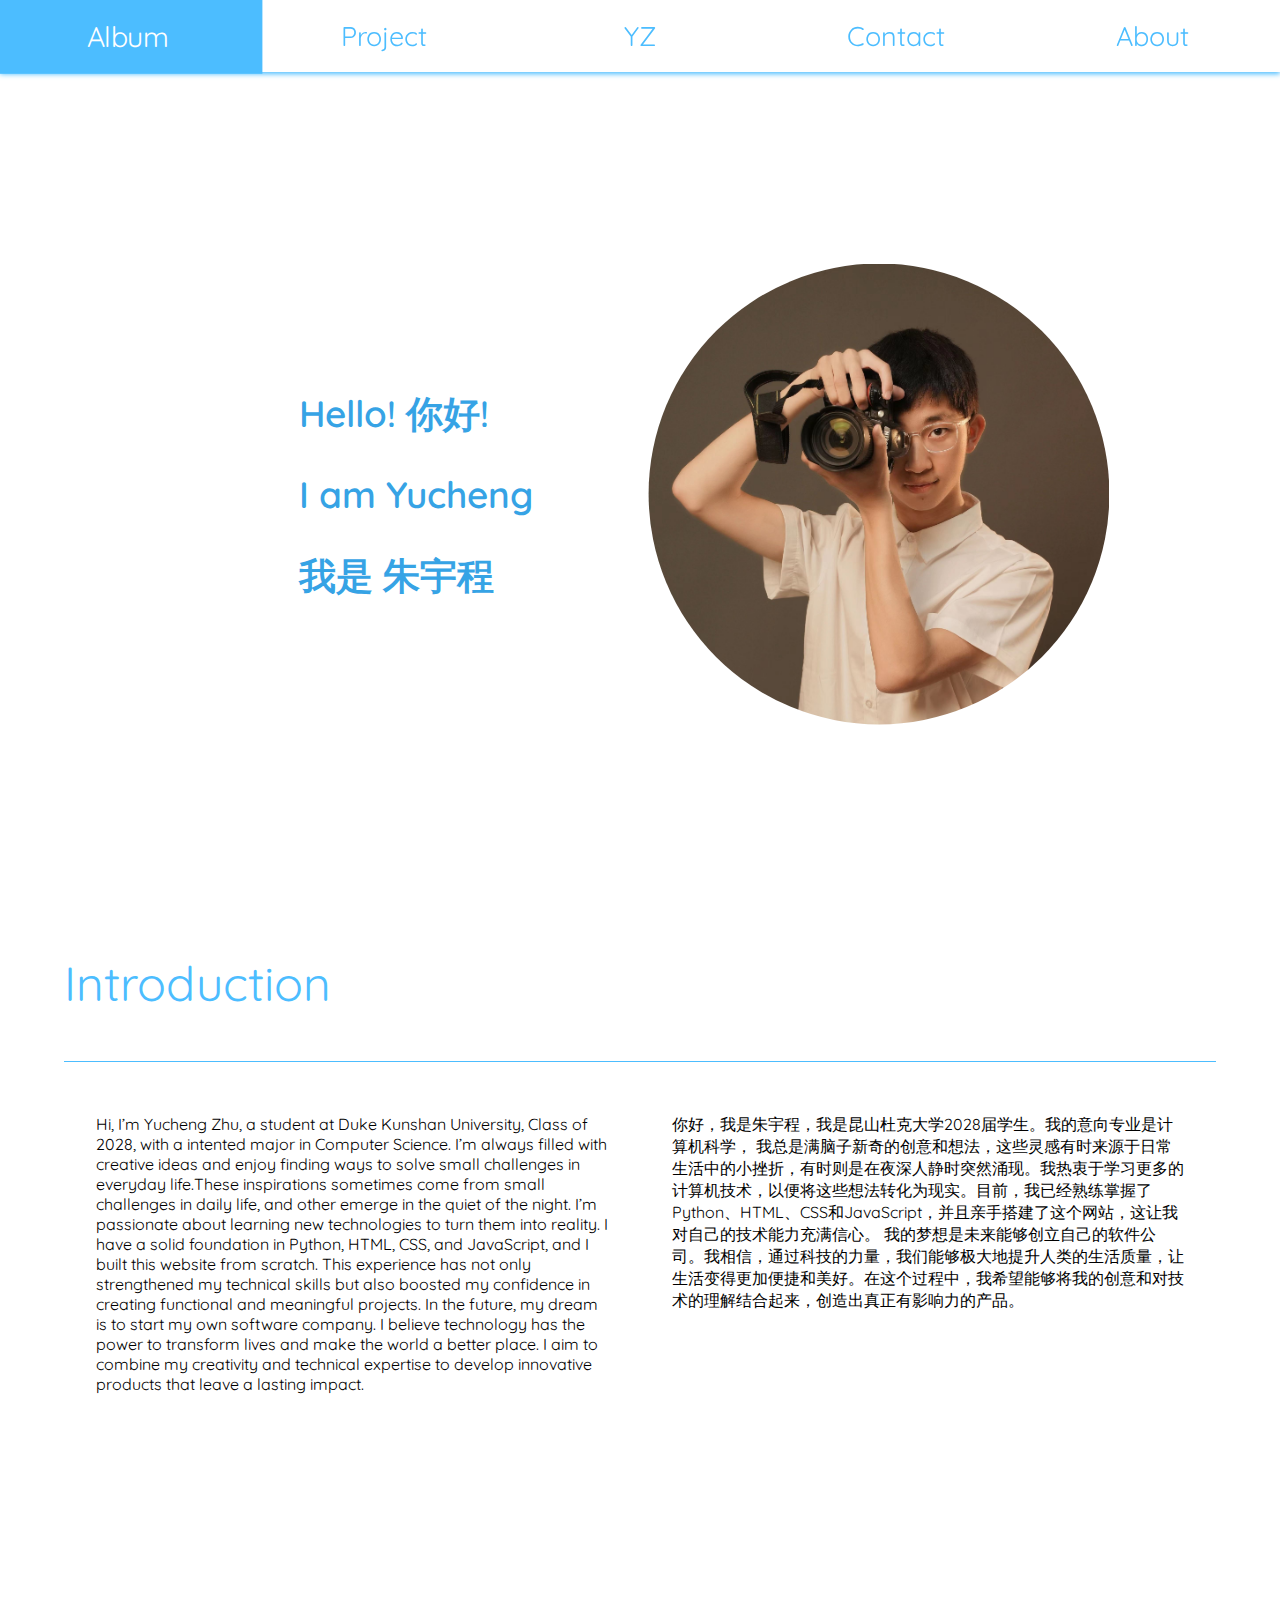
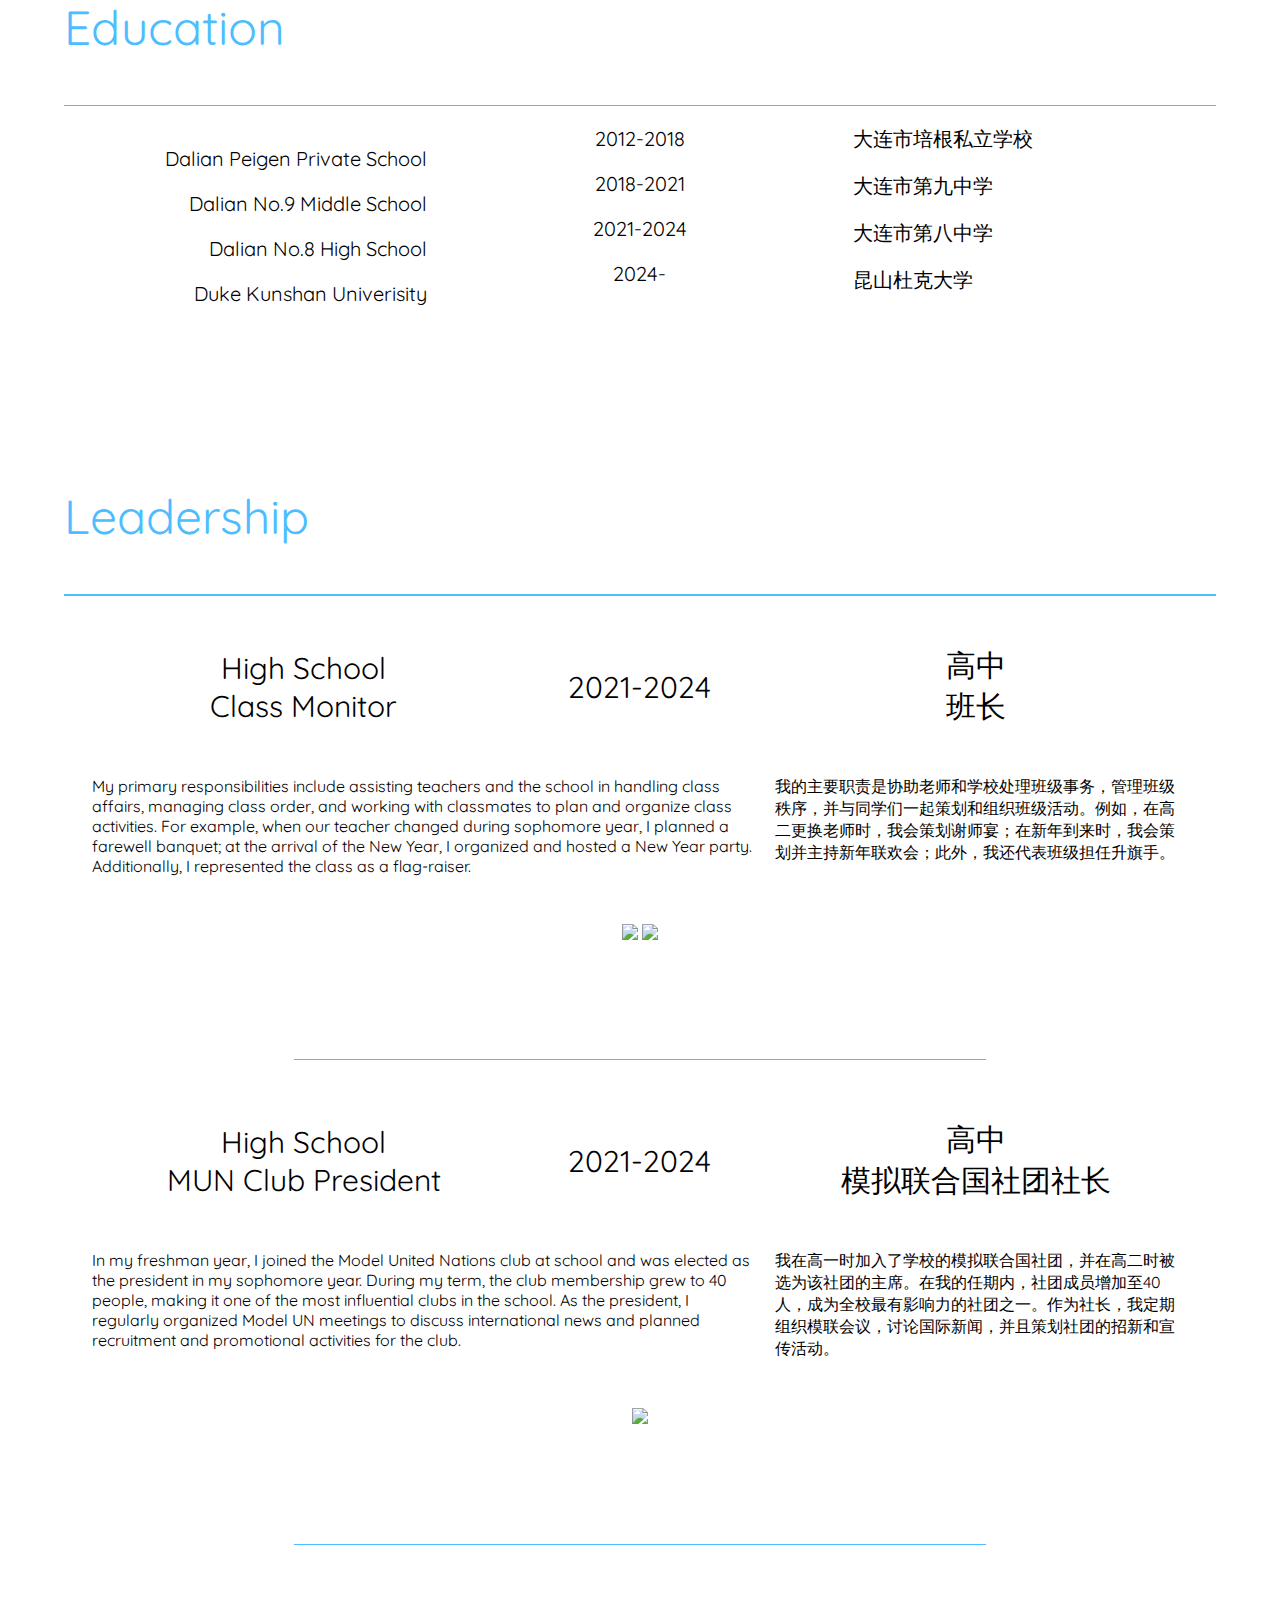
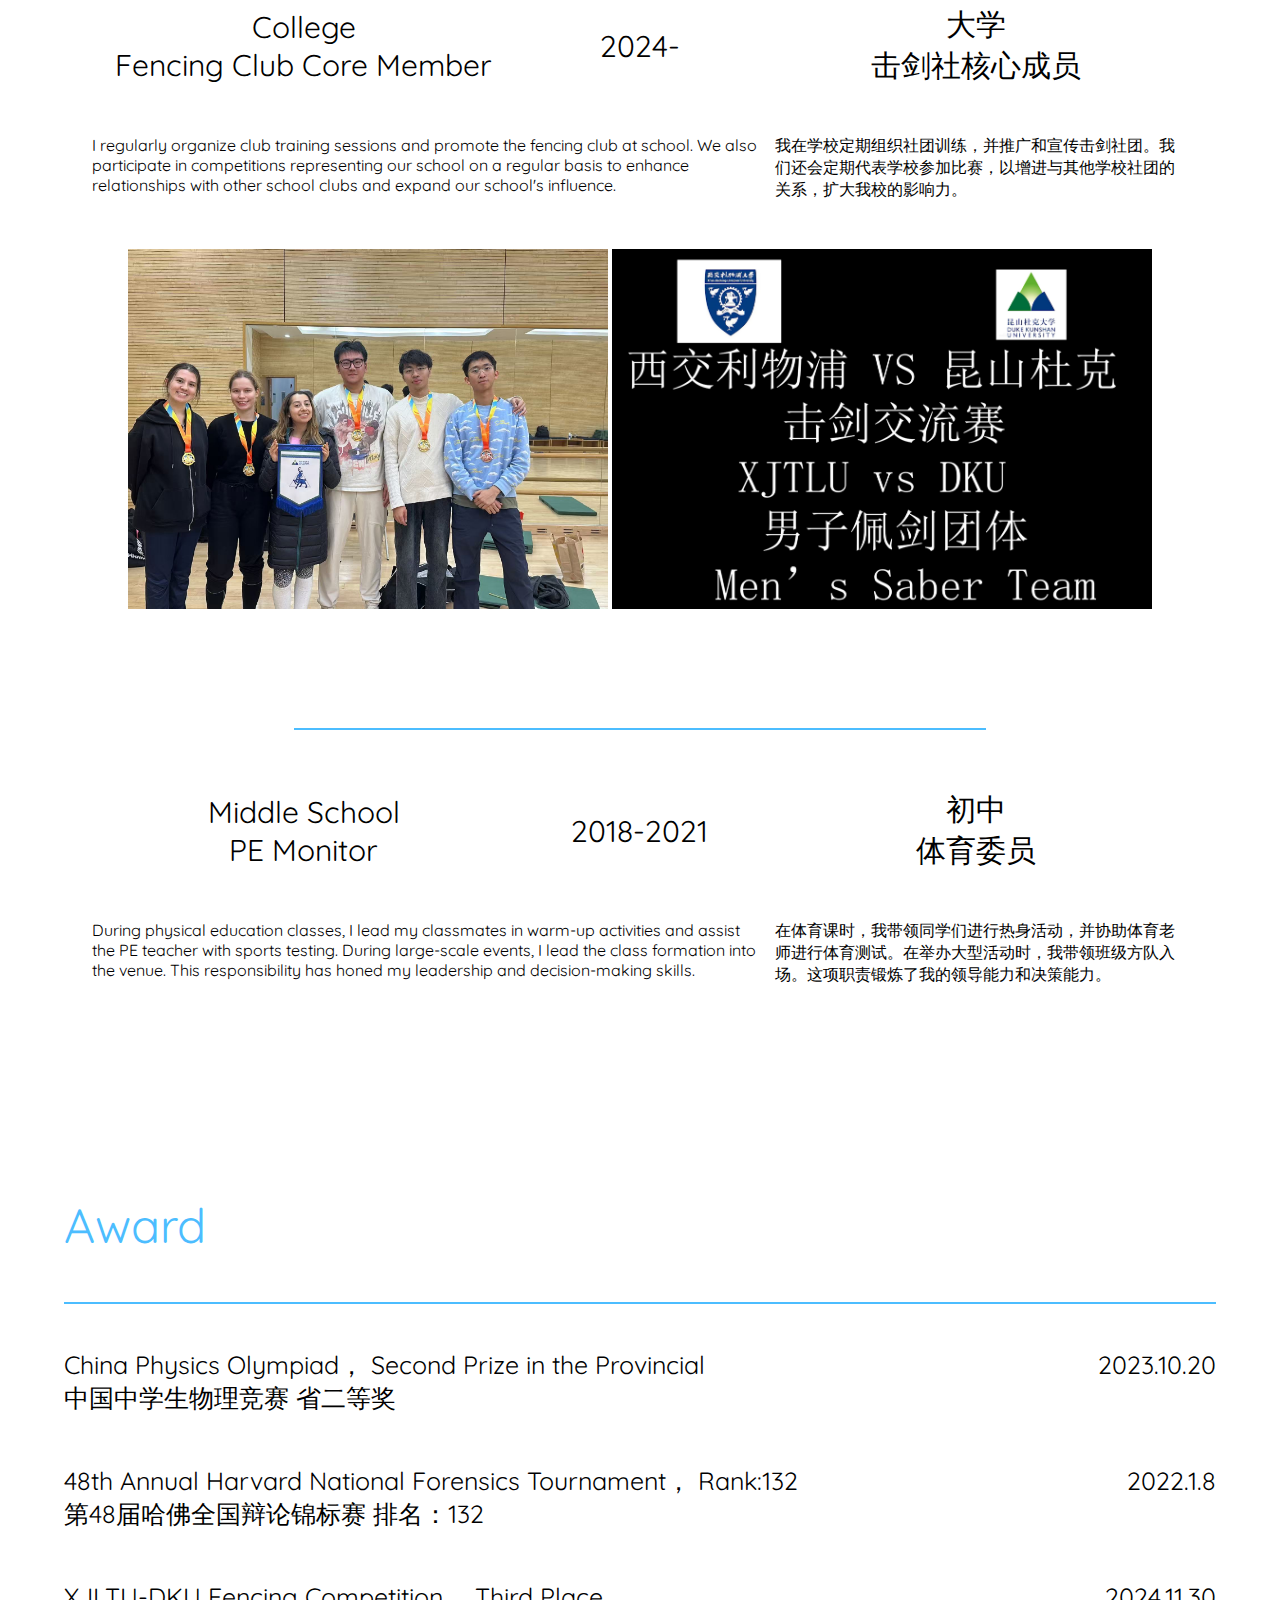
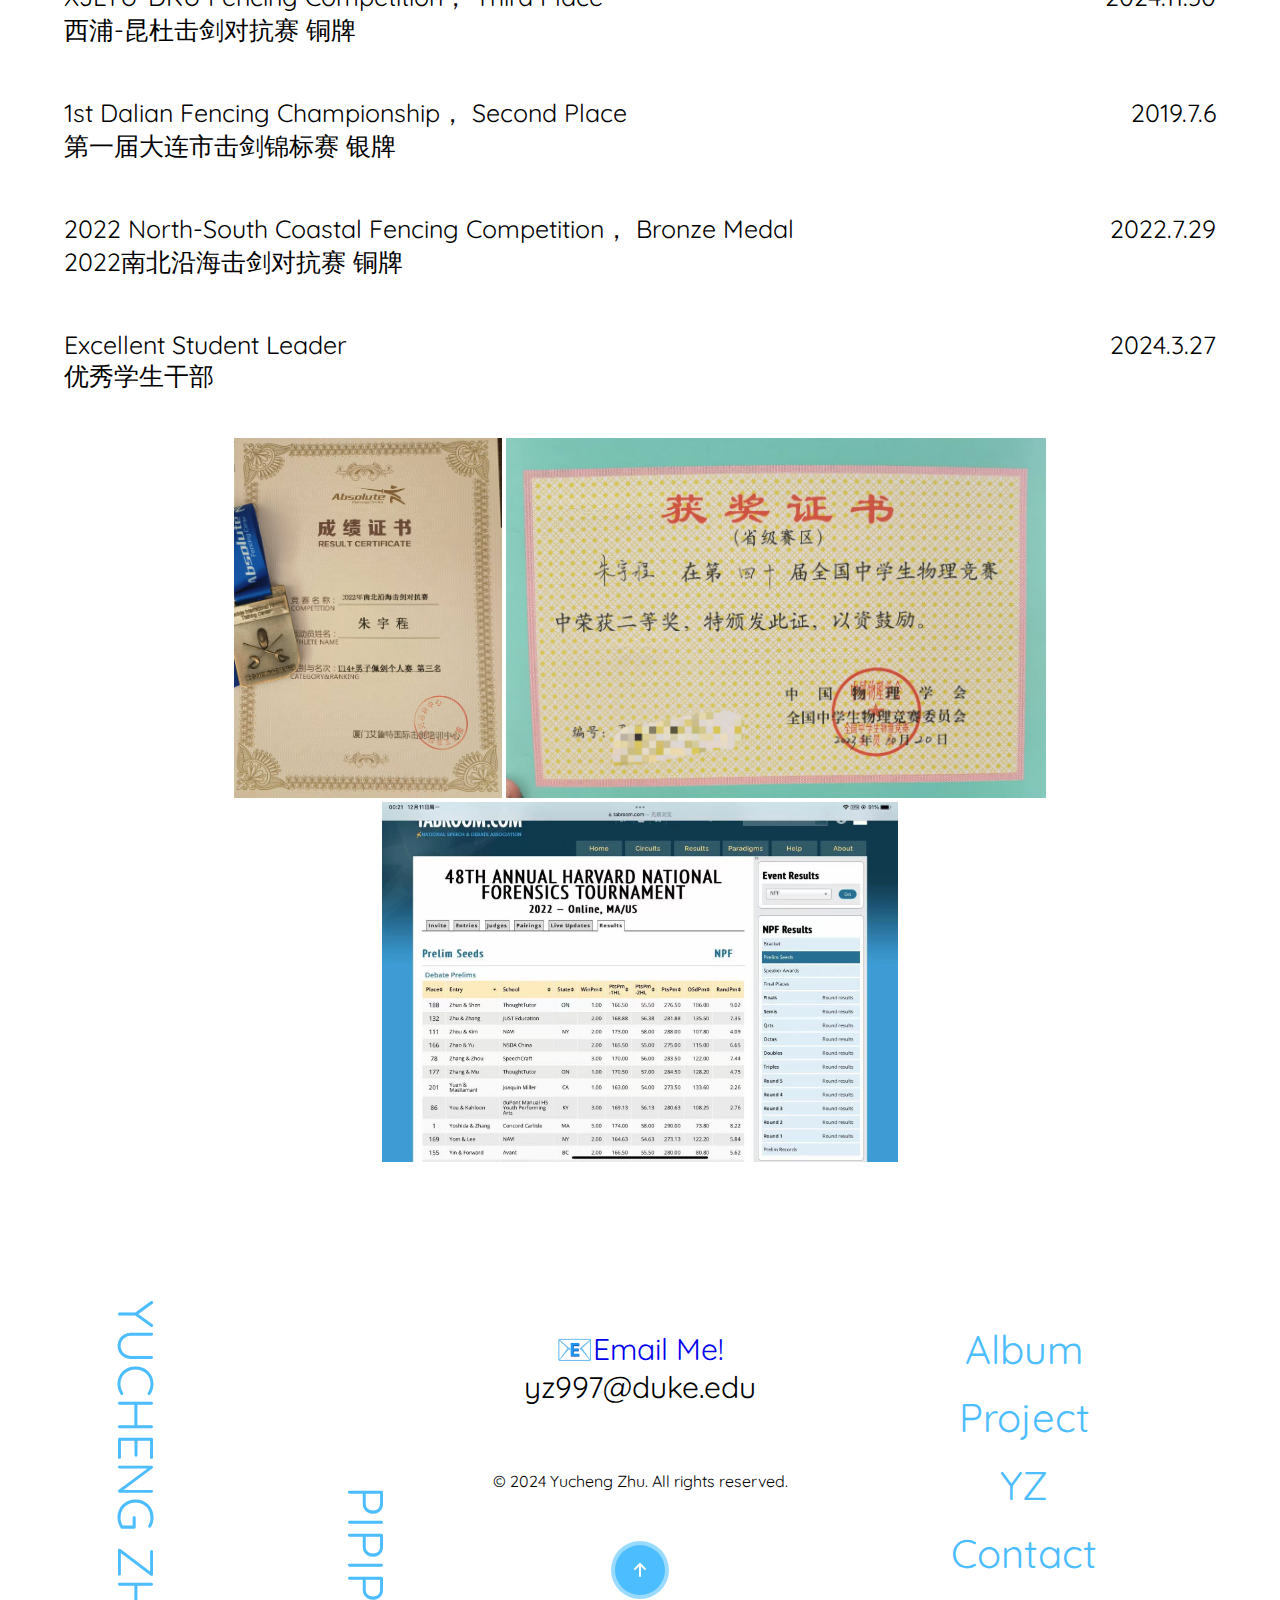
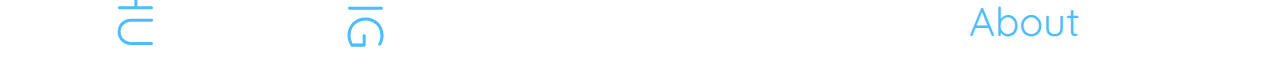
==== about/About.html @ e32ca238 "Initial Commit" ====
<!DOCTYPE html>
<html lang="en">

<head>
    <meta charset="UTF-8">
    <meta name="viewport" content="width=device-width, initial-scale=1.0">
    <title>About</title>
</head>
<link href="https://fonts.font.im/css?family=Nunito|Quicksand" rel="stylesheet">
<link rel="stylesheet" href="headerfooterstyle.css">
<link rel="stylesheet" href="about.css">
<link rel="preconnect" href="https://fonts.googleapis.com">
<link rel="preconnect" href="https://fonts.gstatic.com" crossorigin>
<link
    href="https://fonts.googleapis.com/css2?family=Doto:wght@100..900&family=Edu+AU+VIC+WA+NT+Pre:wght@400..700&family=Playfair+Display:ital,wght@0,400..900;1,400..900&family=Roboto+Condensed:ital,wght@0,800;1,800&family=Sour+Gummy:ital,wght@0,100..900;1,100..900&display=swap"
    rel="stylesheet">

<body>

    <header>
        <div class="headercontainer">
            <a id="album" target="_blank" href="/FP  res/album/Album.html">Album</a>
            <a id="project" target="_blank" href="/FP  res/project/project.html">Project</a>
            <a id="mainpage" target="_blank" href="/FP  res/index.html">YZ</a>
            <a id="contact" target="_blank" href="/FP  res/contact/contact.html">Contact</a>
            <a id="about" target="_blank" href="/FP  res/about/About.html">About</a>

        </div>
        <div id="separate"> </div>
    </header>

    <div id="content">
        <div id="top">
            <div id="hi">
                <p>Hello! 你好!</p>
                <p>I am Yucheng</p>
                <p>我是 朱宇程</p>

            </div>
            <img id="pic" src="zyc.jpg">
        </div>

        <div id="main">
            <div>
                <p class="title">Introduction</p>
                <div class="line"></div>
                <div id="intro">
                    <p  id="engint">
                        Hi, I’m Yucheng Zhu, a student at Duke Kunshan University, Class of 2028, with a intented major
                        in
                        Computer Science.

                        I’m always filled with creative ideas and enjoy finding ways to solve small challenges in
                        everyday
                        life.These inspirations sometimes come from small challenges in daily life, and other emerge in
                        the
                        quiet of the night. I’m passionate about learning new technologies to turn them into reality.

                        I have a solid foundation in Python, HTML, CSS, and JavaScript, and I built this website from
                        scratch.
                        This experience has not only strengthened my technical skills but also boosted my confidence in
                        creating
                        functional and meaningful projects. In the future, my dream is to start my own software company.
                        I
                        believe technology has the power to transform lives and make the world a better place. I aim to
                        combine
                        my creativity and technical expertise to develop innovative products that leave a lasting
                        impact.
                    </p>
                    <p  id="chint">
                        你好，我是朱宇程，我是昆山杜克大学2028届学生。我的意向专业是计算机科学，

                        我总是满脑子新奇的创意和想法，这些灵感有时来源于日常生活中的小挫折，有时则是在夜深人静时突然涌现。我热衷于学习更多的计算机技术，以便将这些想法转化为现实。目前，我已经熟练掌握了Python、HTML、CSS和JavaScript，并且亲手搭建了这个网站，这让我对自己的技术能力充满信心。

                        我的梦想是未来能够创立自己的软件公司。我相信，通过科技的力量，我们能够极大地提升人类的生活质量，让生活变得更加便捷和美好。在这个过程中，我希望能够将我的创意和对技术的理解结合起来，创造出真正有影响力的产品。
                    </p>
                </div>
            </div>


            <div>
                <p class="title">Education</p>
                <div class="line"></div>
                <div id="edu">
                    <div class="schoolenglishbox">
                        <p class="englishschool"> Dalian Peigen Private School </p>
                        <p class="englishschool"> Dalian No.9 Middle School </p>
                        <p class="englishschool"> Dalian No.8 High School </p>
                        <p class="englishschool"> Duke Kunshan Univerisity </p>

                    </div>
                    <div class="yearbox">

                        <p class="year"> 2012-2018</p>
                        <p class="year"> 2018-2021</p>
                        <p class="year"> 2021-2024</p>
                        <p class="year"> 2024-</p>
                    </div>

                    <div class="schoolchinesebox">
                        <p class="chineseschool"> 大连市培根私立学校</p>
                        <p class="chineseschool"> 大连市第九中学</p>
                        <p class="chineseschool"> 大连市第八中学</p>
                        <p class="chineseschool"> 昆山杜克大学</p>
                    </div>
                </div>
            </div>

            <div>
                <p class="title">Leadership</p>
                <div class="line"></div>

                <div class="leadbox" id="classmonitor">
                    <div class="leadtitle">
                        <div class="leadeng">High School <br>Class Monitor </div>
                        <div class="leadyearbox" id="moyear"> 2021-2024 </div>
                        <div class="leadchi"> 高中<br>班长 </div>
                    </div>
                    <div class="discription">
                        <div class="english">
                            My primary responsibilities include assisting teachers and the school in handling class
                            affairs, managing class order, and working with classmates to plan and organize class
                            activities. For example, when our teacher changed during sophomore year, I planned a
                            farewell banquet; at the arrival of the New Year, I organized and hosted a New Year party.
                            Additionally, I represented the class as a flag-raiser.

                        </div>
                        <div class="chinese">
                            我的主要职责是协助老师和学校处理班级事务，管理班级秩序，并与同学们一起策划和组织班级活动。例如，在高二更换老师时，我会策划谢师宴；在新年到来时，我会策划并主持新年联欢会；此外，我还代表班级担任升旗手。

                        </div>


                    </div>

                    <div class="imagebox">
                        <img class="image" src="banz.jpg">
                        <img class="image" src="banzh.jpg">
                    </div>
                    <div class="sline"></div>

                </div>

                <div class="leadbox" id="munleader">
                    <div class="leadtitle">
                        <div class="leadeng">High School <br>MUN Club President </div>
                        <div class="leadyearbox" id="moyear"> 2021-2024 </div>
                        <div class="leadchi"> 高中<br>模拟联合国社团社长 </div>
                    </div>
                    <div class="discription">
                        <div class="english">
                            In my freshman year, I joined the Model United Nations club at school and was elected as the
                            president in my sophomore year. During my term, the club membership grew to 40 people,
                            making it one of the most influential clubs in the school. As the president, I regularly
                            organized Model UN meetings to discuss international news and planned recruitment and
                            promotional activities for the club.
                        </div>
                        <div class="chinese">
                            我在高一时加入了学校的模拟联合国社团，并在高二时被选为该社团的主席。在我的任期内，社团成员增加至40人，成为全校最有影响力的社团之一。作为社长，我定期组织模联会议，讨论国际新闻，并且策划社团的招新和宣传活动。
                        </div>


                    </div>

                    <div class="imagebox">
                        <img class="image" src="mun.jpg">

                    </div>
                    <div class="sline"></div>


                </div>

                <div class="leadbox" id="fencing">
                    <div class="leadtitle">
                        <div class="leadeng">College <br>Fencing Club Core Member</div>
                        <div class="leadyearbox" id="moyear"> 2024-</div>
                        <div class="leadchi"> 大学<br>击剑社核心成员 </div>
                    </div>
                    <div class="discription">
                        <div class="english">
                            I regularly organize club training sessions and promote the fencing club at school. We also
                            participate in competitions representing our school on a regular basis to enhance
                            relationships with other school clubs and expand our school's influence. </div>
                        <div class="chinese">
                            我在学校定期组织社团训练，并推广和宣传击剑社团。我们还会定期代表学校参加比赛，以增进与其他学校社团的关系，扩大我校的影响力。 </div>
                    </div>
                    <div class="imagebox">
                        <img class="image" src="fenc2.jpg">
                        <img class="image" src="fencing.png">

                    </div>
                    <div class="sline"></div>
                </div>

                <div class="leadbox" id="pe">
                    <div class="leadtitle">
                        <div class="leadeng">Middle School<br> PE Monitor</div>
                        <div class="leadyearbox" id="moyear">2018-2021</div>
                        <div class="leadchi">初中<br>体育委员</div>
                    </div>
                    <div class="discription">
                        <div class="english">
                            During physical education classes, I lead my classmates in warm-up activities and assist the
                            PE teacher with sports testing. During large-scale events, I lead the class formation into
                            the venue. This responsibility has honed my leadership and decision-making skills.</div>
                        <div class="chinese">
                            在体育课时，我带领同学们进行热身活动，并协助体育老师进行体育测试。在举办大型活动时，我带领班级方队入场。这项职责锻炼了我的领导能力和决策能力。 </div>
                    </div>


                </div>




            </div>

            <div>
                <p class="title">Award</p>
                <div class="line"></div>

                <div class="awardbox" id="phys">
                    <p class="awardname">China Physics Olympiad， Second Prize in the Provincial <br>中国中学生物理竞赛 省二等奖</p>
                    <p class="awardtime">2023.10.20</p>

                </div>

                <div class="awardbox" id="phys">
                    <p class="awardname">48th Annual Harvard National Forensics Tournament， Rank:132 <br>第48届哈佛全国辩论锦标赛
                        排名：132</p>
                    <p class="awardtime">2022.1.8</p>

                </div>

                <div class="awardbox" id="phys">
                    <p class="awardname">XJLTU-DKU Fencing Competition， Third Place<br>西浦-昆杜击剑对抗赛 铜牌</p>
                    <p class="awardtime">2024.11.30</p>

                </div>

                <div class="awardbox" id="phys">
                    <p class="awardname">1st Dalian Fencing Championship， Second Place <br>第一届大连市击剑锦标赛 银牌</p>
                    <p class="awardtime">2019.7.6</p>

                </div>
                <div class="awardbox" id="phys">
                    <p class="awardname">2022 North-South Coastal Fencing Competition， Bronze Medal<br>2022南北沿海击剑对抗赛 铜牌
                    </p>
                    <p class="awardtime">2022.7.29</p>

                </div>
                <div class="awardbox" id="phys">
                    <p class="awardname">Excellent Student Leader<br>优秀学生干部
                    </p>
                    <p class="awardtime">2024.3.27</p>

                </div>

                <div class="imagebox">
                    <img class="image" src="award.jpg">
                    <img class="image" src="award2.jpg">
                    <img class="image" src="award3.jpg">


                </div>


            </div>
        </div>



    </div>
    </div>

    <footer>
        <div class="footercontainer">
            <div id="verticalname">
                <p>PIPIPIG</p>
                <P>朱宇程</P>
                <p>YUCHENG ZHU</p>
            </div>

            <div class="middle">

                <div id="email">
                    <a style="text-decoration: none;" href="mailto:yz997@duke.edu">📧Email Me!</a>
                    <div>yz997@duke.edu</div>
                </div>

                <div id="rights">
                    © 2024 Yucheng Zhu. All rights reserved.
                </div>


                <button class="backtotop">
                    <svg class="svgIcon" viewBox="0 0 384 512">
                        <path
                            d="M214.6 41.4c-12.5-12.5-32.8-12.5-45.3 0l-160 160c-12.5 12.5-12.5 32.8 0 45.3s32.8 12.5 45.3 0L160 141.2V448c0 17.7 14.3 32 32 32s32-14.3 32-32V141.2L329.4 246.6c12.5 12.5 32.8 12.5 45.3 0s12.5-32.8 0-45.3l-160-160z">
                        </path>
                    </svg>
                </button>


            </div>

            <div id="linkcontainer">
                <a id="album" target="_blank" href="/FP  res/album/Album.html">Album</a>
                <a id="project" target="_blank" href="/FP  res/project/project.html">Project</a>
                <a id="mainpage" target="_blank" href="/FP  res/index.html">YZ</a>
                <a id="contact" target="_blank" href="/FP  res/contact/contact.html">Contact</a>
                <a id="about" target="_blank" href="/FP  res/about/About.html">About</a>

            </div>
        </div>
    </footer>


    <script src="function.js"></script>

</body>

</html>
---- about/headerfooterstyle.css ----
html,
body {
    height: 100%;
    margin: 0;
    font-family: 'Quicksand', sans-serif;
}

.headercontainer {
    display: flex;
    justify-content: center;
    align-items: center;
    height: 8vh;
    background-color: #ffffff;
    box-shadow: 0 0.125rem 0.3125rem #4CBDFF;
    transition: transform 0.3s ease;
    z-index: 999;
    position: fixed;
    top: 0;
    left: 0;
    width: 100%;
}

.headercontainer.hidden {
    transform: translateY(-100%);
}

.headercontainer a {
    text-decoration: none;
    color: #4CBDFF;
    width: 20vw;
    font-size: 3vh;
    display: inline-flex;
    text-align: center;
    height: 100%;
    justify-content: center;
    align-items: center;
    transition: background-color 0.3s ease, transform 0.3s ease;
}

.headercontainer a:hover {
    background-color: #4CBDFF;
    color: white;
    transform: scale(1.05);
}

.content {
    padding-top: 8vh;
}

#verticalname {
    writing-mode: vertical-rl;
    text-align: end;
    font-size: 3.125rem;
    color: #4CBDFF;
    padding-bottom: 1.25rem;
    width: 30vw;
}

.footercontainer {
    display: flex;
    flex-direction: row;
    width: 100%;
    position: absolute;
    margin-bottom: 1.25rem;
    justify-content: center;
    flex-wrap: wrap;
    padding-top: 4.375rem;
}

#linkcontainer {
    display: flex;
    flex-direction: column;
    align-items: center;
    justify-content: center;
    width: 30%;
}

#linkcontainer a {
    font-size: 2.5rem;
    line-height: 1.7;
    text-decoration: none;
    color: #4CBDFF;
    width: 100%;
    text-align: center;
    transition: background-color 0.3s ease, transform 0.3s ease;
}

#linkcontainer a:hover {
    background-color: #4CBDFF;
    color: white;
    transform: scale(1.05);
}

#separate {
    width: 100%;
    height: 0.1rem;
    background-color: #4CBDFF;
}

.backtotop {
    width: 3.125rem;
    height: 3.125rem;
    border-radius: 50%;
    background-color: #4CBDFF;
    border: none;
    font-weight: 600;
    display: flex;
    align-items: center;
    justify-content: center;
    box-shadow: 0 0 0 0.25rem #99daff;
    cursor: pointer;
    transition-duration: 0.3s;
    overflow: hidden;
    position: relative;
}

.svgIcon {
    width: 0.75rem;
    transition-duration: 0.3s;
}

.svgIcon path {
    fill: white;
}

.backtotop:hover {
    width: 8.75rem;
    border-radius: 3.125rem;
    transition-duration: 0.3s;
    background-color: #74AAD5;
    align-items: center;
}

.backtotop:hover .svgIcon {
    transform: translateY(-200%);
}

.backtotop::before {
    position: absolute;
    bottom: -1.25rem;
    content: "Back to Top";
    color: white;
    font-size: 0rem;
}

.backtotop:hover::before {
    font-size: 0.8125rem;
    opacity: 1;
    bottom: unset;
    transition-duration: 0.3s;
}

.middle {
    position: relative;
    display: block;
    align-items: center;
    text-align: center;
    justify-items: center;
    width: 30%;
}

#rights {
    height: 20%;
    position: relative;
}

#email {
    display: block;
    font-size: 1.875rem;
    text-align: center;
    padding: 1.875rem;
    height: 30%;
}

/* Responsive Adjustments */
@media (max-width: 768px) {





    .headercontainer a {
        font-size: 2vh;
    }

    #verticalname {
        
        font-size: larger;
       padding: 0;
       margin: auto;
      
       
   

    }

    .footercontainer {
        display: block;
        margin: auto;
        padding: 0;
        width: 100%;
        text-align: center;
        align-content: center;
        align-items: center;

    }

    .middle {
        width: 100%;
        text-align: center;
    }

    .backtotop{
        margin: 30px;
    }

    #linkcontainer {
        text-align: center;
        width: 100%;
        margin: 0;
        padding: 0;

    }
}
---- about/about.css ----
#hi {
    font-size: calc(1.5rem + 1vw);
    font-weight: 600;
    color: #36A3E5;
    line-height: 1.2;
    text-align: justify;
    margin: 5%;
    
}

#pic {
    width: 40%;
    height: auto;
    padding: 5%;
    border-radius: 50%;
}

#top {
    display: flex;
    align-items: center;
    justify-content: center;
    padding-left: 10%;
    padding-top: 8%;
}

#content {
    padding-top: 8%;
}

#intro {
    display: flex;
    flex-direction: row;
    justify-content: space-between;
    align-items: flex-start;
}

#intro p {
    flex: 1;
    margin: 2rem;
}

#engint{
    width: 60%;
}

#chint{
    width: 40%;
}

.line {
    width: 100%;
    height: 0.1rem;
    background-color: #4CBDFF;
    margin-bottom: 1.25rem;
}

#main {
    margin: 5%;
}

.english {
    padding: 0.5rem;
    max-width: 60%;
}

.chinese {
    padding: 0.5rem;
    max-width: 40%;
}

.title {
    font-size: 3rem;
    color: #4CBDFF;
    line-height: 1.2;
    margin-top: 15%;
}

#edu {
    column-count: 3;
    column-gap: 2rem;
    justify-content:baseline;
    
}

.schoolenglishbox,
.yearbox,
.schoolchinesebox {
    display: block;
    
    font-size: 1.25rem;
    align-items: center;
}

.schoolenglishbox {
    text-align: right;
}

.yearbox {
    text-align: center;
}

.discription {
    display: flex;
    padding: 1.25rem;
}

.leadtitle {
    width: 100%;
    display: grid;
    grid-template-columns: 2fr 0.8fr 2fr;
    margin-top: 1.25rem;
    margin-bottom: 1.25rem;
}

.leadtitle>* {
    font-size: 1.875rem;
    text-align: center;
}

.leadbox {
    padding-top: 0.625rem;
    padding-bottom: 0.625rem;
}

.leadeng,
.leadyearbox,
.leadchi {
    display: flex;
    font-size: 1.875rem;
    align-items: center;
    justify-content: center;
    height: 100%;
}

.image {
    max-height: 40vh;
    width: auto;
    display: inline-flex;
}

.imagebox {
    width: 100%;
    text-align: center;
    margin-top: 1.25rem;
}

.slinebox {
    width: 100%;
    display: block;
}

.sline {
    width: 60%;
    height: 0.1rem;
    background-color: #4CBDFF;
    margin: 10% auto;
    margin-bottom: 1.25rem;
}

.awardname {
    font-size: 1.5625rem;
}

.awardtime {
    font-size: 1.5625rem;
}

.awardbox {
    display: flex;
    width: 100%;
    justify-content: space-between;
}

/* Media Queries */
@media (max-width: 768px) {
    #top {
        flex-direction: column;
        padding-left: 5%;
        padding-top: 5%;
    }

    #pic {
        width: 60%;
        padding: 2%;
    }

    #intro {
        flex-direction: column;
        align-items: flex-start;
    }

    #edu {
        font-size: xx-small;
        text-align: center;
        
       
    }

    .leadtitle {
        grid-template-columns: 1fr;
    }

    .leadtitle>* {
        font-size: 1.5rem;
    }

    .title {
        font-size: 2rem;
        margin-top: 10%;
    }

    #hi {
        font-size: 3vh;
        margin: 0;
    }

    img{
        max-width:  100%;
        padding: 0;
    }

    #engint{
        padding: auto;
      
        width: 90%;

    }

    #chint{
        padding: auto;
        
        width: 90%;
    }


}
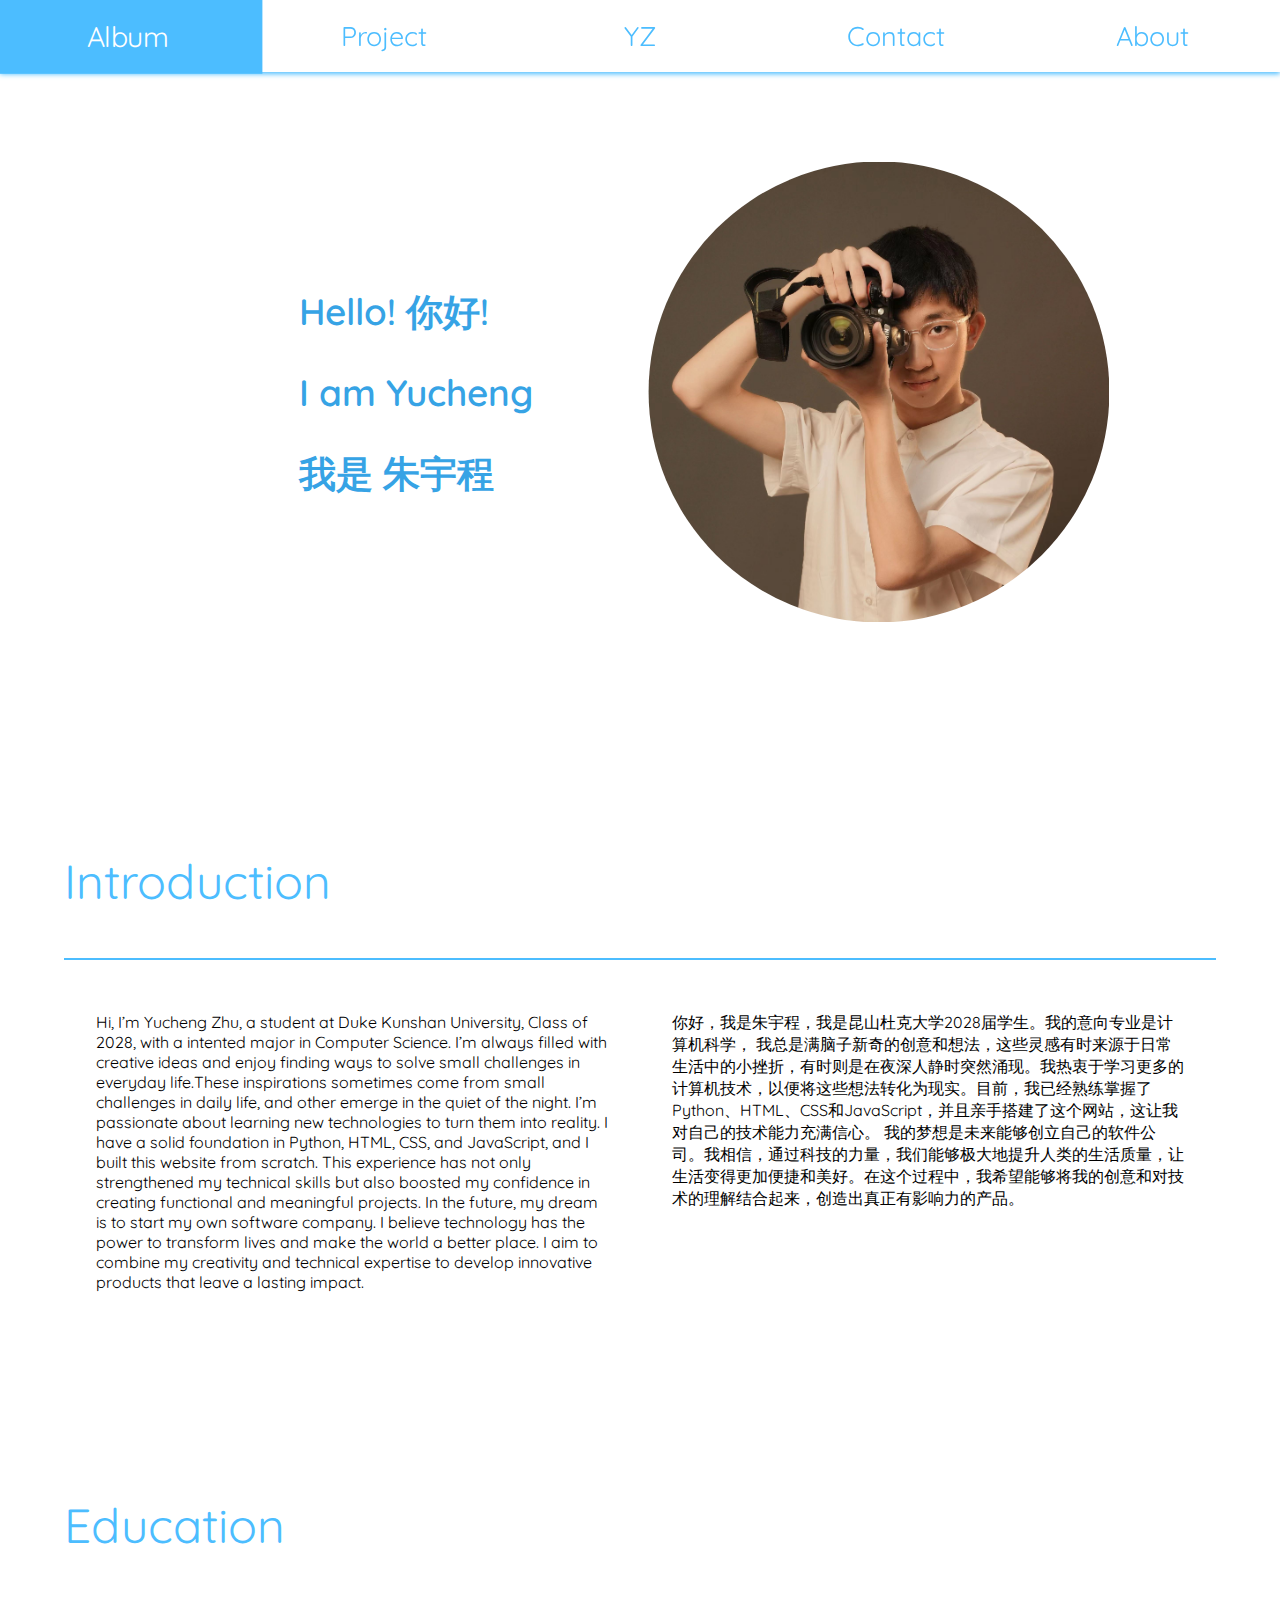
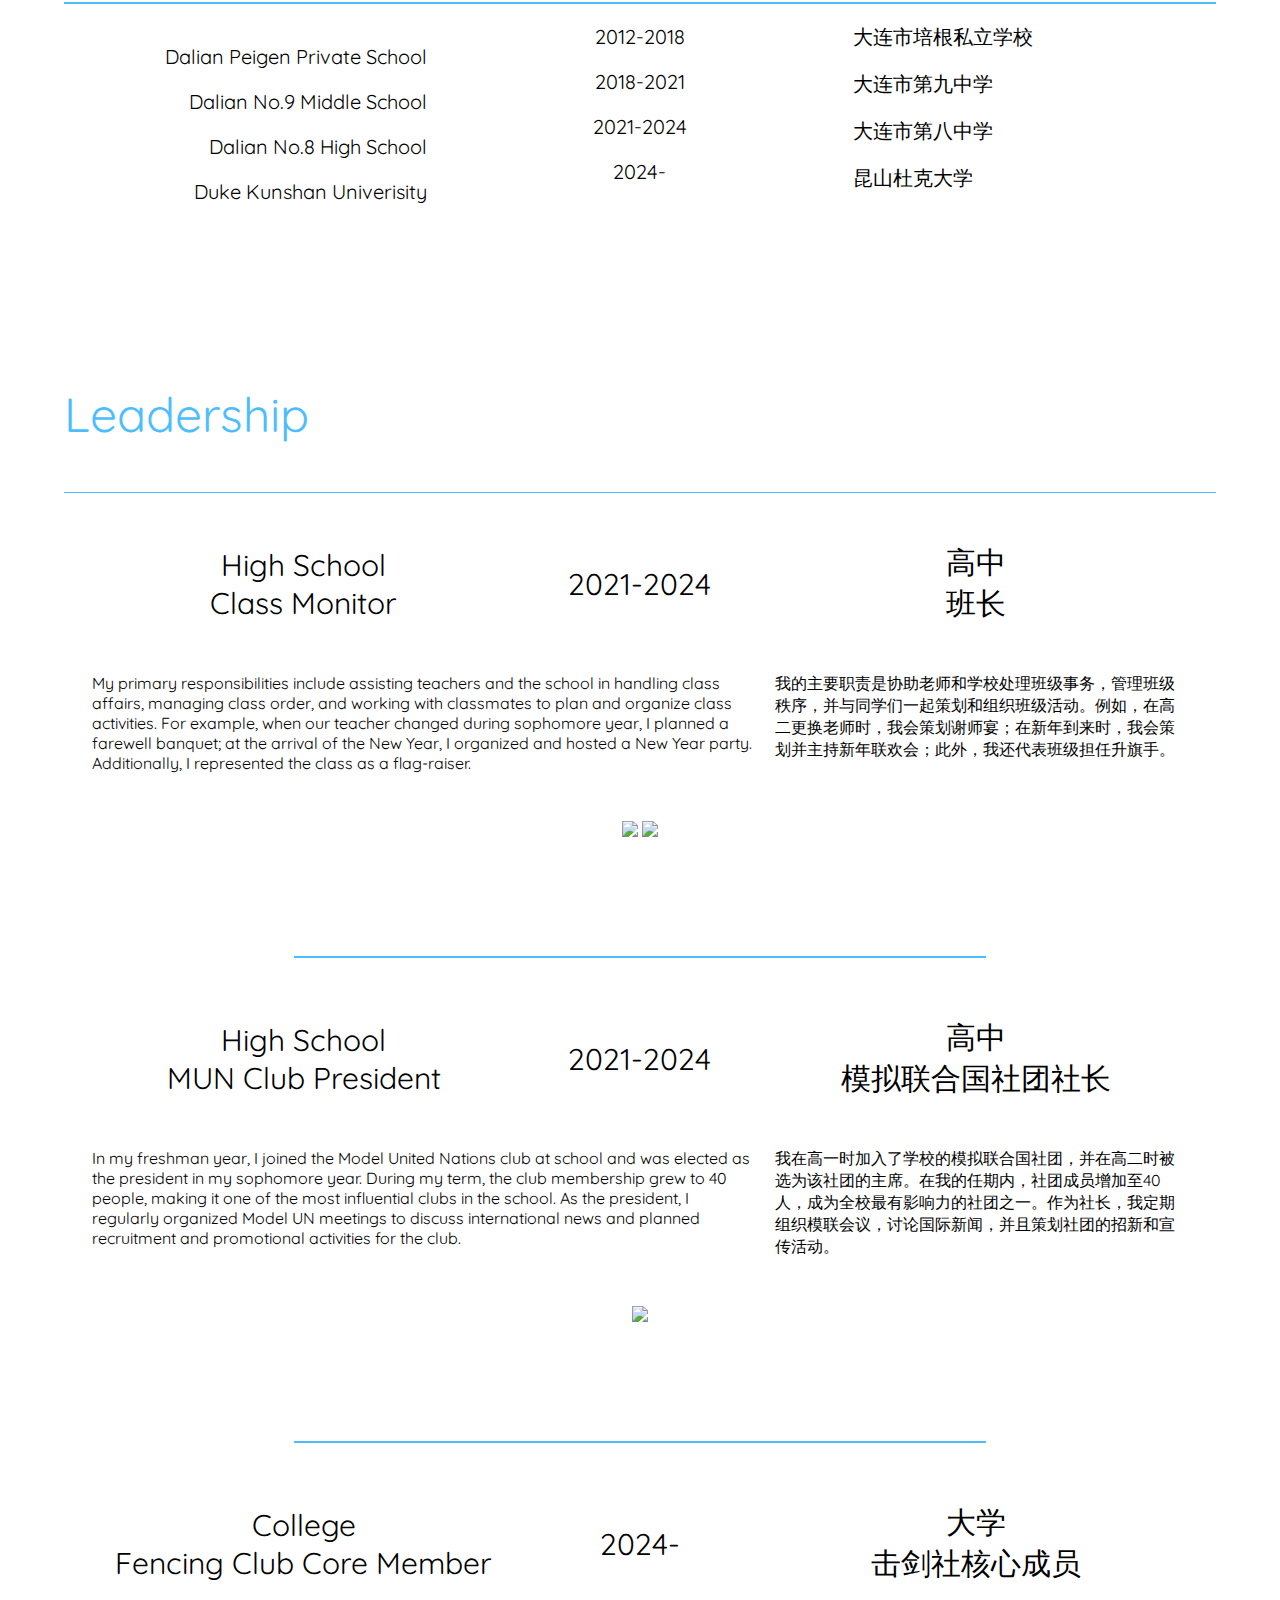
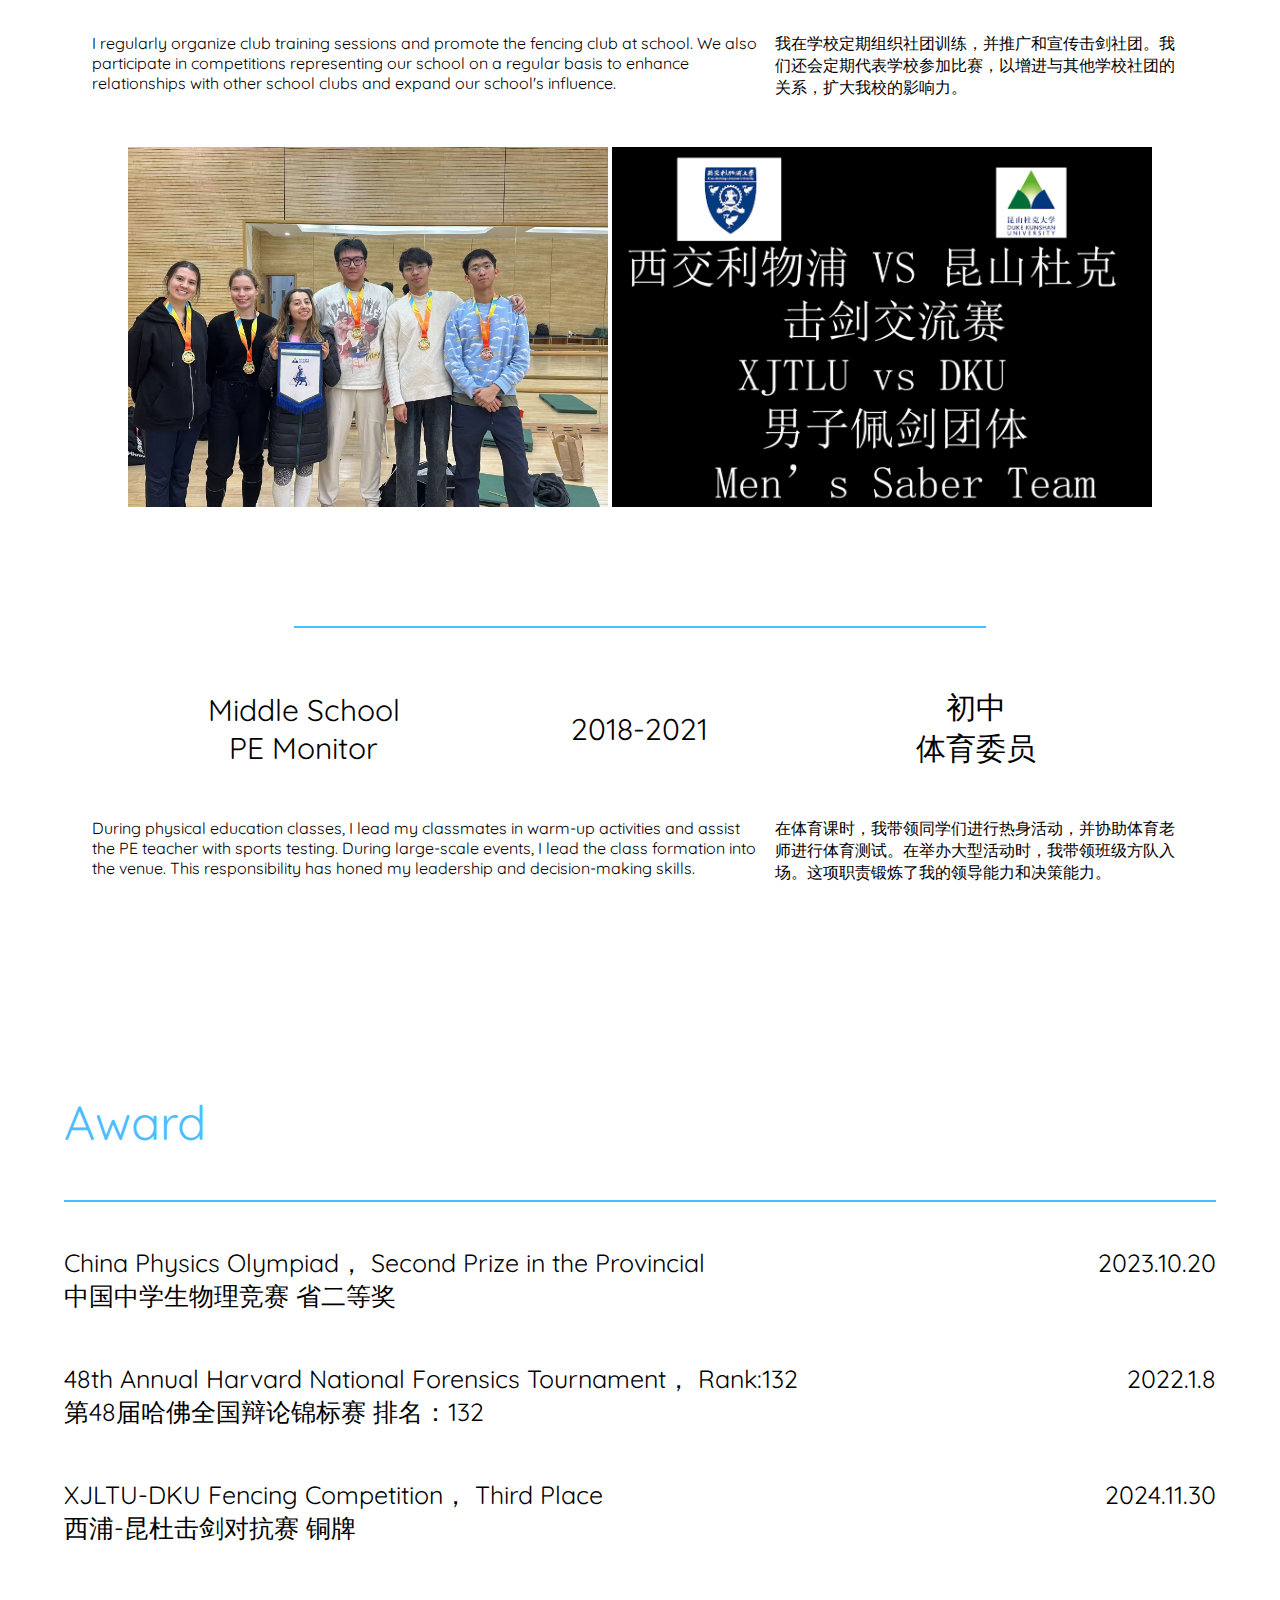
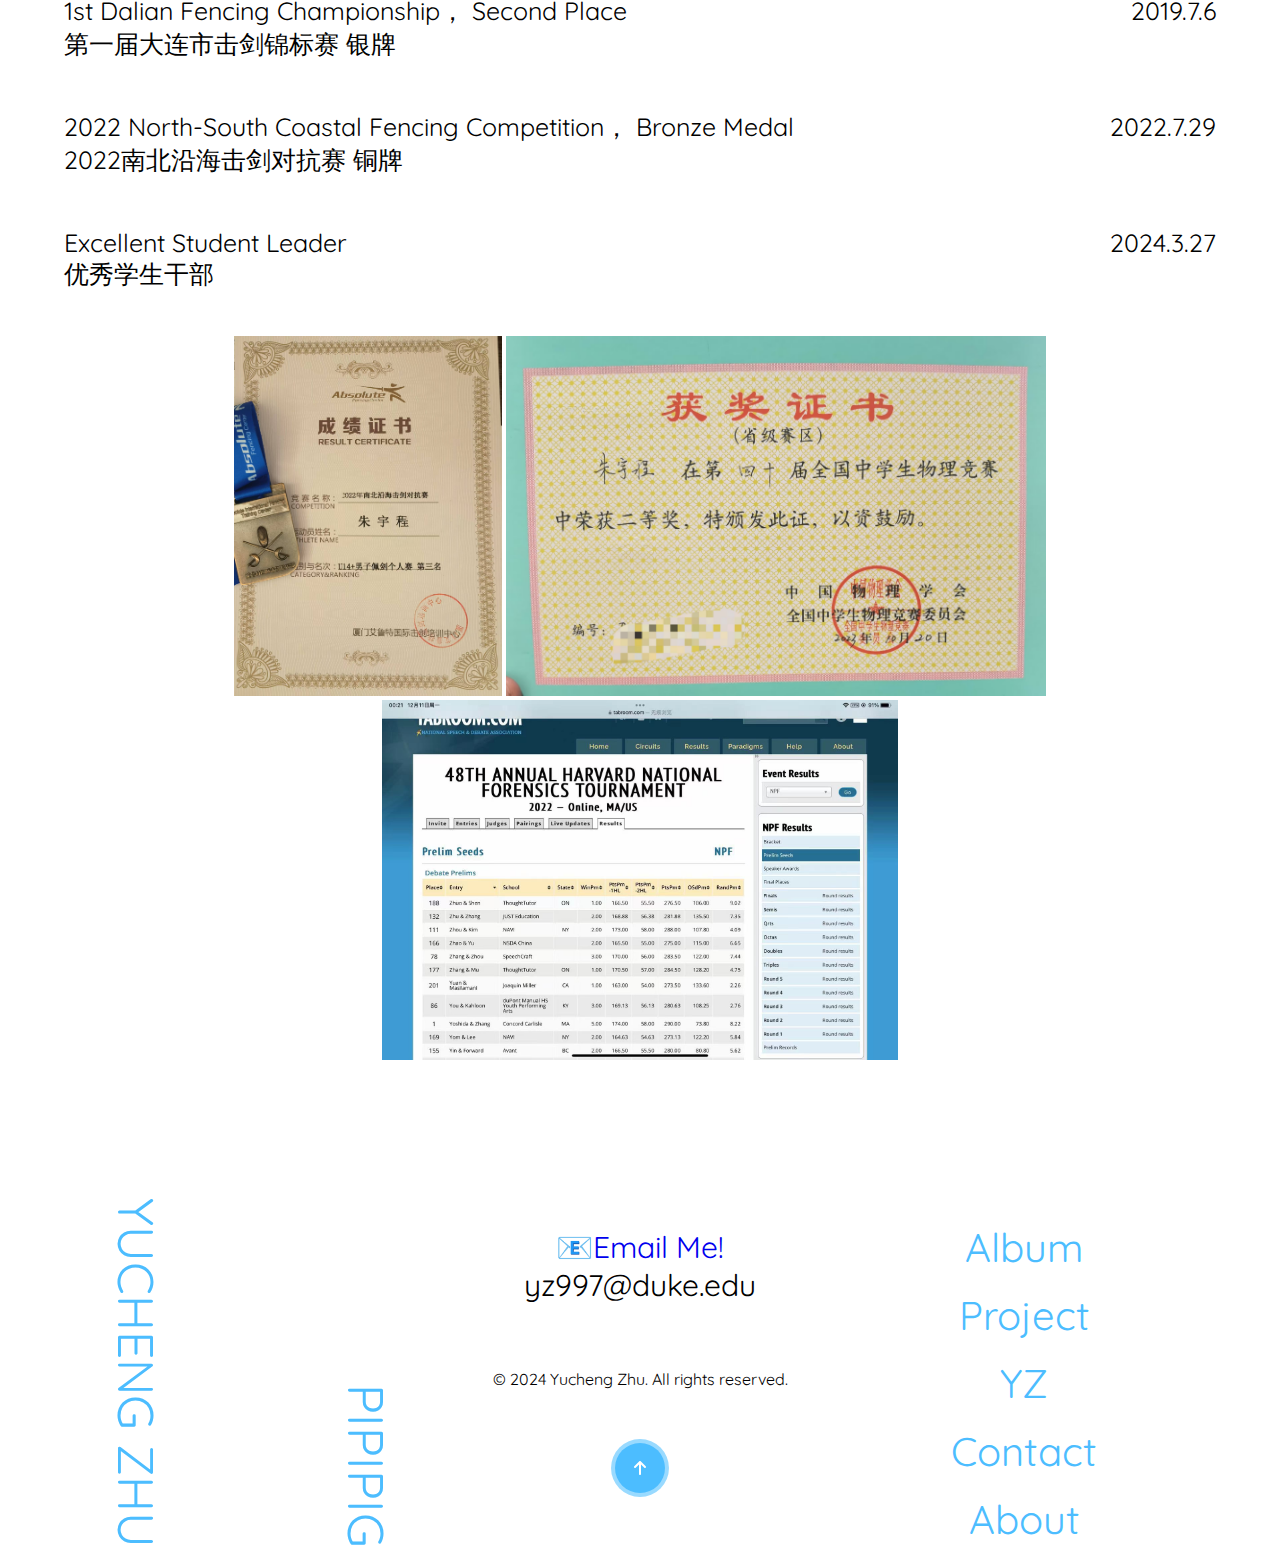
==== commit 23a7af3e: "Modified Links" ====
--- a/about/About.html
+++ b/about/About.html
@@ -19,11 +19,11 @@
 
     <header>
         <div class="headercontainer">
-            <a id="album" target="_blank" href="/FP  res/album/Album.html">Album</a>
-            <a id="project" target="_blank" href="/FP  res/project/project.html">Project</a>
-            <a id="mainpage" target="_blank" href="/FP  res/index.html">YZ</a>
-            <a id="contact" target="_blank" href="/FP  res/contact/contact.html">Contact</a>
-            <a id="about" target="_blank" href="/FP  res/about/About.html">About</a>
+            <a id="album" target="_blank" href="../album/Album.html">Album</a>
+            <a id="project" target="_blank" href="../project/project.html">Project</a>
+            <a id="mainpage" target="_blank" href="../index.html">YZ</a>
+            <a id="contact" target="_blank" href="../contact/contact.html">Contact</a>
+            <a id="about" target="_blank" href="About.html">About</a>
 
         </div>
         <div id="separate"> </div>
@@ -306,11 +306,11 @@
             </div>
 
             <div id="linkcontainer">
-                <a id="album" target="_blank" href="/FP  res/album/Album.html">Album</a>
-                <a id="project" target="_blank" href="/FP  res/project/project.html">Project</a>
-                <a id="mainpage" target="_blank" href="/FP  res/index.html">YZ</a>
-                <a id="contact" target="_blank" href="/FP  res/contact/contact.html">Contact</a>
-                <a id="about" target="_blank" href="/FP  res/about/About.html">About</a>
+                <a id="album" target="_blank" href="../album/Album.html">Album</a>
+                <a id="project" target="_blank" href="../project/project.html">Project</a>
+                <a id="mainpage" target="_blank" href="../index.html">YZ</a>
+                <a id="contact" target="_blank" href="../contact/contact.html">Contact</a>
+                <a id="about" target="_blank" href="About.html">About</a>
 
             </div>
         </div>
--- a/about/headerfooterstyle.css
+++ b/about/headerfooterstyle.css
@@ -172,7 +172,7 @@
     height: 30%;
 }
 
-/* Responsive Adjustments */
+
 @media (max-width: 768px) {
 
 
--- a/about/about.css
+++ b/about/about.css
@@ -20,7 +20,7 @@
     align-items: center;
     justify-content: center;
     padding-left: 10%;
-    padding-top: 8%;
+    
 }
 
 #content {
@@ -171,7 +171,7 @@
     justify-content: space-between;
 }
 
-/* Media Queries */
+
 @media (max-width: 768px) {
     #top {
         flex-direction: column;
